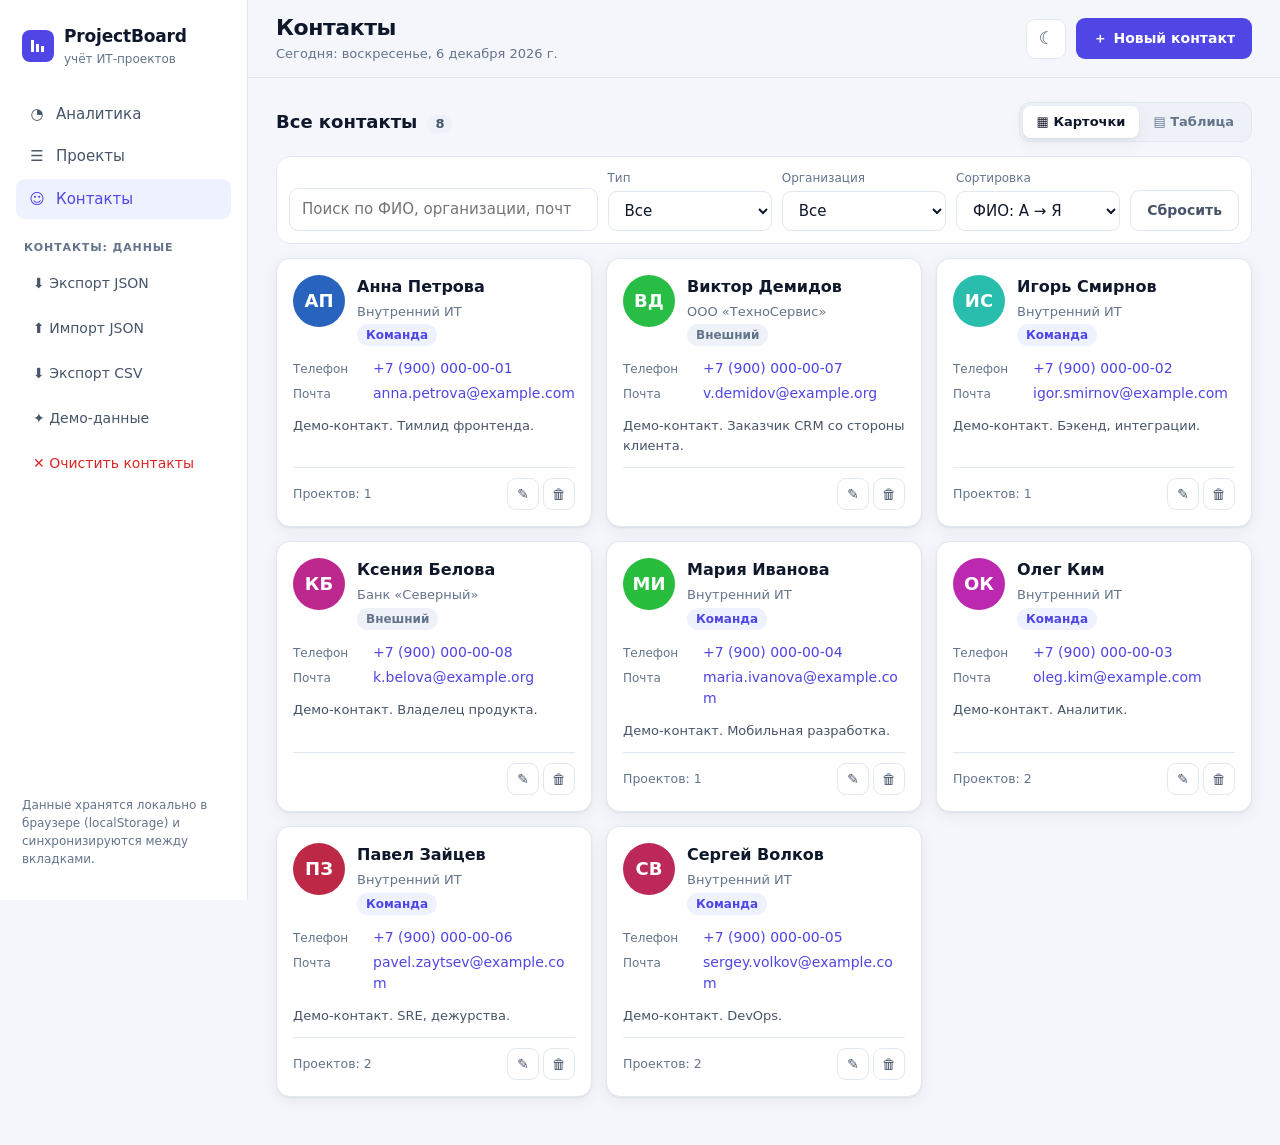
==== contacts.html @ 1deaf404 "Страница «Контакты»: фото, ФИО, телефон, организация, почта, комментарии, отметка «Команда работнико" ====
<!DOCTYPE html>
<html lang="ru">
<head>
  <meta charset="UTF-8">
  <meta name="viewport" content="width=device-width, initial-scale=1">
  <meta name="description" content="Контакты: сотрудники команды и внешние контакты по ИТ-проектам.">
  <meta name="color-scheme" content="light dark">
  <title>Контакты — ИТ-проекты</title>
  <link rel="icon" href="data:image/svg+xml,%3Csvg xmlns='http://www.w3.org/2000/svg' viewBox='0 0 32 32'%3E%3Crect width='32' height='32' rx='8' fill='%236366f1'/%3E%3Cpath d='M9 22V10h3v12zm5 0V14h3v8zm5 0v-6h3v6z' fill='white'/%3E%3C/svg%3E">
  <link rel="stylesheet" href="style.css">
  <script src="js/theme-init.js"></script>
</head>
<body>
  <a class="skip-link" href="#main">Перейти к содержимому</a>

  <div class="app" id="app">
    <aside class="sidebar" id="sidebar" aria-label="Боковая панель">
      <div class="brand">
        <span class="brand-logo" aria-hidden="true">
          <svg viewBox="0 0 32 32" width="32" height="32"><rect width="32" height="32" rx="8" fill="currentColor"/><path d="M9 22V10h3v12zm5 0V14h3v8zm5 0v-6h3v6z" fill="#fff"/></svg>
        </span>
        <span class="brand-text">
          <strong>ProjectBoard</strong>
          <small>учёт ИТ-проектов</small>
        </span>
      </div>

      <nav class="nav" aria-label="Разделы">
        <ul>
          <li><a href="index.html" class="nav-link"><span class="nav-ico" aria-hidden="true">◔</span>Аналитика</a></li>
          <li><a href="projects.html" class="nav-link"><span class="nav-ico" aria-hidden="true">☰</span>Проекты</a></li>
          <li><a href="contacts.html" class="nav-link" aria-current="page"><span class="nav-ico" aria-hidden="true">☺</span>Контакты</a></li>
        </ul>
      </nav>

      <section class="sidebar-section" aria-labelledby="data-title">
        <h2 class="sidebar-title" id="data-title">Контакты: данные</h2>
        <div class="sidebar-actions">
          <button type="button" class="btn btn-ghost btn-block" data-action="export-json">⬇ Экспорт JSON</button>
          <button type="button" class="btn btn-ghost btn-block" data-action="import-json">⬆ Импорт JSON</button>
          <input type="file" id="importFile" accept="application/json,.json" hidden>
          <button type="button" class="btn btn-ghost btn-block" data-action="export-csv" title="Без фотографий">⬇ Экспорт CSV</button>
          <button type="button" class="btn btn-ghost btn-block" data-action="demo">✦ Демо-данные</button>
          <button type="button" class="btn btn-ghost btn-block btn-danger-text" data-action="clear">✕ Очистить контакты</button>
        </div>
      </section>

      <p class="sidebar-foot">Данные хранятся локально в браузере (localStorage) и синхронизируются между вкладками.</p>
    </aside>
    <div class="sidebar-backdrop" id="sidebarBackdrop" hidden></div>

    <div class="content">
      <header class="topbar">
        <button type="button" class="icon-btn menu-btn" id="menuBtn" aria-label="Открыть меню" aria-controls="sidebar" aria-expanded="false">
          <span aria-hidden="true">☰</span>
        </button>
        <div class="topbar-title">
          <h1>Контакты</h1>
          <p class="topbar-sub" id="todayLabel"></p>
        </div>
        <div class="topbar-actions">
          <button type="button" class="icon-btn" id="themeBtn" aria-pressed="false" aria-label="Тёмная тема" title="Переключить тему">
            <span class="theme-ico theme-ico-dark" aria-hidden="true">☾</span>
            <span class="theme-ico theme-ico-light" aria-hidden="true">☀</span>
          </button>
          <button type="button" class="btn btn-primary" data-action="new-contact" aria-label="Новый контакт"><span aria-hidden="true">＋</span><span class="btn-label"> Новый контакт</span></button>
        </div>
      </header>

      <main id="main" tabindex="-1">
        <section id="contacts" class="section" aria-labelledby="contacts-title">
          <div class="section-head">
            <h2 class="section-title" id="contacts-title">Все контакты <span class="count" id="contactsCount"></span></h2>
            <div class="view-toggle" role="group" aria-label="Вид отображения">
              <button type="button" class="seg-btn" data-view="cards" aria-pressed="true">▦ Карточки</button>
              <button type="button" class="seg-btn" data-view="table" aria-pressed="false">▤ Таблица</button>
            </div>
          </div>

          <form class="toolbar" id="filters" role="search" aria-label="Фильтры контактов">
            <div class="field field-search">
              <label for="cSearch" class="sr-only">Поиск</label>
              <input type="search" id="cSearch" placeholder="Поиск по ФИО, организации, почте, телефону, комментарию…" autocomplete="off">
            </div>
            <div class="field">
              <label for="cType">Тип</label>
              <select id="cType">
                <option value="">Все</option>
                <option value="team">Только команда работников</option>
                <option value="external">Внешние</option>
              </select>
            </div>
            <div class="field">
              <label for="cOrg">Организация</label>
              <select id="cOrg"><option value="">Все</option></select>
            </div>
            <div class="field">
              <label for="cSort">Сортировка</label>
              <select id="cSort">
                <option value="name:asc">ФИО: А → Я</option>
                <option value="name:desc">ФИО: Я → А</option>
                <option value="org:asc">Организация: А → Я</option>
                <option value="org:desc">Организация: Я → А</option>
              </select>
            </div>
            <button type="button" class="btn btn-ghost" id="resetFilters">Сбросить</button>
          </form>

          <div id="contactsView" class="contacts-view"></div>
        </section>
      </main>
    </div>
  </div>

  <!-- Модальное окно: форма контакта -->
  <div class="modal" id="contactModal" hidden>
    <div class="modal-backdrop" data-close></div>
    <div class="modal-dialog" role="dialog" aria-modal="true" aria-labelledby="contactModalTitle">
      <form id="contactForm" novalidate>
        <header class="modal-head">
          <h2 id="contactModalTitle">Новый контакт</h2>
          <button type="button" class="icon-btn" data-close aria-label="Закрыть">✕</button>
        </header>
        <div class="modal-body form-grid">
          <div class="field span-2 photo-field">
            <span class="photo-preview" id="cPhotoPreview"></span>
            <div class="photo-controls">
              <span class="photo-label" id="photoLabel">Фото</span>
              <div class="photo-buttons">
                <button type="button" class="btn btn-ghost sm" id="cPhotoPick" aria-describedby="photoLabel photoHint err-photo">Загрузить фото</button>
                <button type="button" class="btn btn-ghost sm btn-danger-text" id="cPhotoRemove" hidden>Удалить фото</button>
              </div>
              <input type="file" id="cPhotoFile" accept="image/jpeg,image/png,image/webp,image/gif" hidden>
              <p class="hint" id="photoHint">JPG, PNG, WebP или GIF до 5 МБ. Фото обрезается по квадрату и уменьшается до 256 px.</p>
              <p class="field-error" id="err-photo" role="alert"></p>
            </div>
          </div>
          <div class="field span-2">
            <label for="cName">ФИО <span class="req" aria-hidden="true">*</span></label>
            <input id="cName" name="name" required maxlength="120" aria-describedby="err-name" autocomplete="off">
            <p class="field-error" id="err-name" role="alert"></p>
          </div>
          <div class="field">
            <label for="cPhone">Телефон</label>
            <input id="cPhone" name="phone" type="tel" inputmode="tel" maxlength="40" placeholder="+7 900 000-00-00" aria-describedby="err-phone" autocomplete="off">
            <p class="field-error" id="err-phone" role="alert"></p>
          </div>
          <div class="field">
            <label for="cEmail">Почта</label>
            <input id="cEmail" name="email" type="email" inputmode="email" maxlength="254" placeholder="name@example.com" aria-describedby="err-email" autocomplete="off">
            <p class="field-error" id="err-email" role="alert"></p>
          </div>
          <div class="field span-2">
            <label for="cOrgInput">Организация</label>
            <input id="cOrgInput" name="org" maxlength="120" list="orgList" aria-describedby="err-org" autocomplete="off">
            <datalist id="orgList"></datalist>
            <p class="field-error" id="err-org" role="alert"></p>
          </div>
          <div class="field span-2">
            <label for="cComment">Комментарии</label>
            <textarea id="cComment" name="comment" rows="3" maxlength="2000" aria-describedby="err-comment"></textarea>
            <p class="field-error" id="err-comment" role="alert"></p>
          </div>
          <div class="field span-2">
            <label class="check">
              <input type="checkbox" id="cIsTeam" name="isTeam" aria-describedby="teamHint">
              <span>Команда работников</span>
            </label>
            <p class="hint" id="teamHint">Такой контакт можно выбрать в команду проекта.</p>
          </div>
        </div>
        <footer class="modal-foot">
          <button type="button" class="btn btn-ghost" data-close>Отмена</button>
          <button type="submit" class="btn btn-primary">Сохранить</button>
        </footer>
      </form>
    </div>
  </div>

  <!-- Модальное окно: карточка контакта -->
  <div class="modal" id="contactDetailsModal" hidden>
    <div class="modal-backdrop" data-close></div>
    <div class="modal-dialog" role="dialog" aria-modal="true" aria-labelledby="contactDetailsTitle">
      <header class="modal-head">
        <h2 id="contactDetailsTitle">Контакт</h2>
        <button type="button" class="icon-btn" data-close aria-label="Закрыть">✕</button>
      </header>
      <div class="modal-body" id="contactDetailsBody"></div>
      <footer class="modal-foot">
        <button type="button" class="btn btn-danger" id="contactDelete">Удалить</button>
        <span class="spacer"></span>
        <button type="button" class="btn btn-ghost" data-close>Закрыть</button>
        <button type="button" class="btn btn-primary" id="contactEdit">Изменить</button>
      </footer>
    </div>
  </div>
  <!-- Модальное окно: подтверждение -->
  <div class="modal" id="confirmModal" hidden>
    <div class="modal-backdrop" data-close></div>
    <div class="modal-dialog modal-small" role="alertdialog" aria-modal="true" aria-labelledby="confirmTitle" aria-describedby="confirmText">
      <header class="modal-head">
        <h2 id="confirmTitle">Подтвердите действие</h2>
      </header>
      <div class="modal-body"><p id="confirmText"></p></div>
      <footer class="modal-foot">
        <button type="button" class="btn btn-ghost" data-close id="confirmCancel">Отмена</button>
        <button type="button" class="btn btn-danger" id="confirmOk">Подтвердить</button>
      </footer>
    </div>
  </div>

  <div class="toasts" id="toasts" role="status" aria-live="polite" aria-atomic="false"></div>

  <script src="js/utils.js"></script>
  <script src="js/store.js"></script>
  <script src="js/contacts-store.js"></script>
  <script src="js/ui.js"></script>
  <script src="js/team.js"></script>
  <script src="js/shell.js"></script>
  <script src="js/photo.js"></script>
  <script src="js/contacts.js"></script>
</body>
</html>
---- style.css ----
/* ===== Дашборд ИТ-проектов — стили ===== */
:root {
  --bg: #f4f6fb;
  --bg-elev: #ffffff;
  --bg-soft: #eef1f8;
  --sidebar: #ffffff;
  --text: #0f172a;
  --text-soft: #475569;
  --muted: #64748b;
  --border: #e2e8f0;
  --primary: #4f46e5;
  --primary-600: #4338ca;
  --primary-soft: #eef2ff;
  --primary-contrast: #ffffff;
  --success: #059669;
  --warn: #b45309;
  --warn-soft: #fef3c7;
  --danger: #dc2626;
  --danger-soft: #fee2e2;
  --shadow: 0 1px 2px rgba(15, 23, 42, .06), 0 4px 16px rgba(15, 23, 42, .06);
  --shadow-lg: 0 20px 50px rgba(15, 23, 42, .25);
  --radius: 14px;
  --radius-sm: 9px;
  --sidebar-w: 248px;
  --focus: 0 0 0 3px rgba(79, 70, 229, .45);
  --font: system-ui, -apple-system, "Segoe UI", Roboto, "Helvetica Neue", Arial, sans-serif;
  color-scheme: light;
}
[data-theme="dark"] {
  --bg: #0b1020;
  --bg-elev: #131a2e;
  --bg-soft: #1a2340;
  --sidebar: #0f1528;
  --text: #e5e9f5;
  --text-soft: #b6bfd6;
  --muted: #8b95b0;
  --border: #252f4d;
  --primary: #818cf8;
  --primary-600: #a5b4fc;
  --primary-soft: rgba(129, 140, 248, .14);
  --primary-contrast: #0b1020;
  --success: #34d399;
  --warn: #fbbf24;
  --warn-soft: rgba(251, 191, 36, .14);
  --danger: #f87171;
  --danger-soft: rgba(248, 113, 113, .15);
  --shadow: 0 1px 2px rgba(0, 0, 0, .3), 0 6px 20px rgba(0, 0, 0, .25);
  --shadow-lg: 0 24px 60px rgba(0, 0, 0, .55);
  --focus: 0 0 0 3px rgba(129, 140, 248, .55);
  color-scheme: dark;
}

*, *::before, *::after { box-sizing: border-box; }
html { scroll-behavior: smooth; scroll-padding-top: 84px; }
body {
  margin: 0; font-family: var(--font); font-size: 15px; line-height: 1.5;
  background: var(--bg); color: var(--text);
  -webkit-font-smoothing: antialiased;
  transition: background-color .2s, color .2s;
}
body.modal-open { overflow: hidden; }
h1, h2, h3 { margin: 0; line-height: 1.25; }
button, input, select, textarea { font: inherit; color: inherit; }
a { color: var(--primary); }
[hidden] { display: none !important; }
:focus-visible { outline: none; box-shadow: var(--focus); border-radius: 6px; }

.sr-only { position: absolute !important; width: 1px; height: 1px; padding: 0; margin: -1px; overflow: hidden; clip: rect(0 0 0 0); white-space: nowrap; border: 0; }
.skip-link { position: absolute; left: 12px; top: -60px; z-index: 100; background: var(--primary); color: var(--primary-contrast); padding: 10px 14px; border-radius: 8px; text-decoration: none; transition: top .15s; }
.skip-link:focus { top: 12px; }
.muted { color: var(--muted); }
.block { display: block; }
.text-danger { color: var(--danger); }
.text-warn { color: var(--warn); }
.hint { color: var(--muted); font-size: 13px; font-weight: 400; }
.spacer { flex: 1; }
.row-between { display: flex; align-items: center; justify-content: space-between; gap: 12px; flex-wrap: wrap; }

/* ----- Layout ----- */
.app { display: flex; min-height: 100vh; }
.sidebar {
  position: sticky; top: 0; height: 100vh; width: var(--sidebar-w); flex: 0 0 var(--sidebar-w);
  background: var(--sidebar); border-right: 1px solid var(--border);
  display: flex; flex-direction: column; gap: 22px; padding: 20px 16px; overflow-y: auto; z-index: 40;
}
.brand { display: flex; align-items: center; gap: 10px; padding: 4px 6px; }
.brand-logo { color: var(--primary); display: inline-flex; }
.brand-text { display: flex; flex-direction: column; }
.brand-text strong { font-size: 17px; letter-spacing: -.01em; }
.brand-text small { color: var(--muted); font-size: 12px; }
.nav ul { list-style: none; margin: 0; padding: 0; display: grid; gap: 2px; }
.nav-link {
  display: flex; align-items: center; gap: 10px; padding: 9px 12px; border-radius: var(--radius-sm);
  color: var(--text-soft); text-decoration: none; font-weight: 500;
}
.nav-link:hover { background: var(--bg-soft); color: var(--text); }
.nav-link[aria-current="page"] { background: var(--primary-soft); color: var(--primary); }
.nav-ico { width: 18px; text-align: center; }
.sidebar-title { font-size: 11px; letter-spacing: .08em; text-transform: uppercase; color: var(--muted); padding: 0 8px; margin-bottom: 8px; }
.sidebar-actions { display: grid; gap: 4px; }
.sidebar-foot { margin-top: auto; font-size: 12px; color: var(--muted); padding: 0 6px; }
.sidebar-backdrop { position: fixed; inset: 0; background: rgba(2, 6, 23, .45); z-index: 35; }

.content { flex: 1; min-width: 0; display: flex; flex-direction: column; }
.topbar {
  position: sticky; top: 0; z-index: 30; display: flex; align-items: center; gap: 14px;
  padding: 14px 28px; background: color-mix(in srgb, var(--bg) 82%, transparent);
  backdrop-filter: saturate(1.4) blur(10px); -webkit-backdrop-filter: saturate(1.4) blur(10px);
  border-bottom: 1px solid var(--border);
}
.topbar-title { flex: 1; min-width: 0; }
.topbar h1 { font-size: 22px; letter-spacing: -.02em; }
.topbar-sub { margin: 2px 0 0; color: var(--muted); font-size: 13px; }
.topbar-sub::first-letter { text-transform: uppercase; }
.topbar-actions { display: flex; align-items: center; gap: 10px; }
.icon-btn.menu-btn { display: none; }
main { padding: 24px 28px 48px; display: grid; grid-template-columns: minmax(0, 1fr); gap: 32px; outline: none; }
.section { display: grid; grid-template-columns: minmax(0, 1fr); gap: 14px; min-width: 0; }
.section-head { display: flex; align-items: center; justify-content: space-between; gap: 12px; flex-wrap: wrap; }
.section-title { font-size: 18px; display: flex; align-items: baseline; gap: 10px; }
.count { display: inline-block; min-width: 24px; padding: 1px 8px; border-radius: 999px; background: var(--bg-soft); color: var(--text-soft); font-size: 13px; font-weight: 600; text-align: center; }

/* ----- Cards ----- */
.card { background: var(--bg-elev); border: 1px solid var(--border); border-radius: var(--radius); box-shadow: var(--shadow); }

/* ----- Buttons ----- */
.btn {
  display: inline-flex; align-items: center; justify-content: center; gap: 6px;
  padding: 9px 16px; border-radius: var(--radius-sm); border: 1px solid transparent;
  font-weight: 600; font-size: 14px; cursor: pointer; white-space: nowrap;
  transition: background-color .15s, border-color .15s, transform .05s, color .15s;
}
.btn:active { transform: translateY(1px); }
a.btn, a.link-btn { text-decoration: none; }
a.link-btn:hover { text-decoration: underline; }
.btn.sm { padding: 6px 12px; font-size: 13px; }
.btn-block { width: 100%; justify-content: flex-start; }
.btn-primary { background: var(--primary); color: var(--primary-contrast); }
.btn-primary:hover { background: var(--primary-600); }
.btn-ghost { background: transparent; color: var(--text-soft); border-color: var(--border); }
.sidebar .btn-ghost { border-color: transparent; font-weight: 500; }
.btn-ghost:hover { background: var(--bg-soft); color: var(--text); }
.btn-danger { background: var(--danger); color: #fff; }
[data-theme="dark"] .btn-danger { color: #1b0b0b; }
.btn-danger:hover { filter: brightness(.95); }
.btn-danger-text { color: var(--danger) !important; }
.icon-btn {
  display: inline-flex; align-items: center; justify-content: center; width: 40px; height: 40px;
  border-radius: var(--radius-sm); border: 1px solid var(--border); background: var(--bg-elev);
  cursor: pointer; font-size: 17px; color: var(--text-soft); transition: background-color .15s, color .15s;
}
.icon-btn:hover { background: var(--bg-soft); color: var(--text); }
.icon-btn.sm { width: 32px; height: 32px; font-size: 14px; }
.icon-btn.danger:hover { color: var(--danger); background: var(--danger-soft); }
.link-btn { background: none; border: 0; padding: 0; color: inherit; font-weight: 600; cursor: pointer; text-align: left; }
.link-btn:hover { color: var(--primary); text-decoration: underline; text-underline-offset: 3px; }
.theme-ico-light { display: none; }
[data-theme="dark"] .theme-ico-light { display: inline; }
[data-theme="dark"] .theme-ico-dark { display: none; }

/* ----- KPI ----- */
.kpi-grid { list-style: none; margin: 0; padding: 0; display: grid; grid-template-columns: repeat(4, minmax(0, 1fr)); gap: 14px; }
.kpi { position: relative; padding: 16px 18px; display: flex; flex-direction: column; gap: 4px; overflow: hidden; }
.kpi-ico {
  position: absolute; right: 14px; top: 14px; width: 34px; height: 34px; border-radius: 10px;
  display: grid; place-items: center; background: var(--primary-soft); color: var(--primary); font-weight: 700;
}
.kpi-label { color: var(--muted); font-size: 13px; font-weight: 500; padding-right: 40px; }
.kpi-value { font-size: 24px; white-space: nowrap; letter-spacing: -.02em; font-variant-numeric: tabular-nums; }
.kpi-sub { font-size: 12px; color: var(--muted); }
.kpi .progress { margin-top: 6px; }
.kpi-done .kpi-ico { background: rgba(16, 185, 129, .14); color: var(--success); }
.kpi-overdue .kpi-ico { background: var(--danger-soft); color: var(--danger); }
.kpi.is-danger .kpi-value { color: var(--danger); }
.kpi.is-danger { border-color: color-mix(in srgb, var(--danger) 40%, var(--border)); }

/* ----- Progress ----- */
.progress { height: 7px; border-radius: 999px; background: var(--bg-soft); overflow: hidden; }
.progress-fill { height: 100%; border-radius: inherit; background: linear-gradient(90deg, var(--primary), #22d3ee); transition: width .4s ease; }
.progress-fill.is-full { background: linear-gradient(90deg, #10b981, #34d399); }

/* ----- Badges & chips ----- */
.badge { display: inline-flex; align-items: center; gap: 6px; padding: 2px 9px; border-radius: 999px; font-size: 12px; font-weight: 600; white-space: nowrap; background: var(--bg-soft); color: var(--text-soft); }
.badge .dot, .dot { width: 8px; height: 8px; border-radius: 50%; display: inline-block; flex: 0 0 8px; }
.badge-danger { background: var(--danger-soft); color: var(--danger); }
.badge-warn { background: var(--warn-soft); color: var(--warn); }
.badge-muted { background: var(--bg-soft); color: var(--muted); }
.prio-low { background: rgba(100, 116, 139, .14); color: var(--muted); }
.prio-medium { background: rgba(56, 189, 248, .15); color: #0369a1; }
.prio-high { background: var(--warn-soft); color: var(--warn); }
.prio-critical { background: var(--danger-soft); color: var(--danger); }
[data-theme="dark"] .prio-medium { color: #7dd3fc; }
.chips { display: inline-flex; flex-wrap: wrap; gap: 4px; }
.chip { padding: 1px 8px; border-radius: 6px; font-size: 12px; background: var(--primary-soft); color: var(--primary); white-space: nowrap; }
.chip-tag { background: var(--bg-soft); color: var(--text-soft); }
.chip-tag::before { content: "#"; opacity: .6; }

/* ----- Toolbar ----- */
.toolbar { display: flex; flex-wrap: wrap; gap: 10px; align-items: flex-end; padding: 12px; background: var(--bg-elev); border: 1px solid var(--border); border-radius: var(--radius); }
.toolbar .field { display: flex; flex-direction: column; gap: 4px; flex: 1 1 130px; min-width: 120px; }
.toolbar .field label { font-size: 12px; color: var(--muted); font-weight: 500; }
.toolbar .field-search { flex: 2 1 240px; }
input, select, textarea {
  width: 100%; padding: 9px 12px; border-radius: var(--radius-sm); border: 1px solid var(--border);
  background: var(--bg-elev); color: var(--text); transition: border-color .15s, box-shadow .15s;
}
input[type="checkbox"] { width: 18px; height: 18px; accent-color: var(--primary); padding: 0; flex: 0 0 18px; }
input[type="range"] { padding: 0; accent-color: var(--primary); border: 0; background: transparent; }
input:focus, select:focus, textarea:focus { outline: none; border-color: var(--primary); box-shadow: var(--focus); }
input[aria-invalid="true"], select[aria-invalid="true"] { border-color: var(--danger); }
textarea { resize: vertical; min-height: 72px; }
.view-toggle { display: inline-flex; padding: 3px; border-radius: 11px; background: var(--bg-soft); border: 1px solid var(--border); }
.seg-btn { border: 0; background: transparent; padding: 6px 14px; border-radius: 8px; font-weight: 600; font-size: 13px; color: var(--muted); cursor: pointer; }
.seg-btn[aria-pressed="true"] { background: var(--bg-elev); color: var(--text); box-shadow: var(--shadow); }

/* ----- Table ----- */
.table-wrap { overflow-x: auto; }
.table { width: 100%; border-collapse: collapse; font-size: 14px; }
.table th { text-align: left; font-size: 12px; font-weight: 600; color: var(--muted); text-transform: uppercase; letter-spacing: .04em; padding: 12px 10px; border-bottom: 1px solid var(--border); background: var(--bg-soft); white-space: nowrap; }
.table th:first-child { border-top-left-radius: var(--radius); }
.table th:first-child, .table td:first-child { padding-left: 16px; }
.table th:last-child { border-top-right-radius: var(--radius); }
.table td { padding: 12px 10px; border-bottom: 1px solid var(--border); vertical-align: middle; }
.table tbody tr:last-child td { border-bottom: 0; }
.table tbody tr:hover { background: color-mix(in srgb, var(--primary-soft) 45%, transparent); }
.table tr.is-overdue td:first-child { box-shadow: inset 3px 0 0 var(--danger); }
.cell-name { min-width: 170px; }
.cell-progress { min-width: 100px; }
.cell-progress small { color: var(--muted); }
.cell-money { white-space: nowrap; font-variant-numeric: tabular-nums; }
.cell-actions { white-space: nowrap; }
.cell-actions .icon-btn + .icon-btn { margin-left: 4px; }
.deadline-cell { display: flex; flex-direction: column; white-space: nowrap; }
.deadline-cell small { font-size: 12px; }
.team { color: var(--text-soft); }

.empty { padding: 36px 20px; text-align: center; }
.empty-title { font-size: 17px; font-weight: 700; margin: 0 0 4px; }
.empty-actions { display: flex; gap: 8px; justify-content: center; flex-wrap: wrap; margin-top: 14px; }

/* ----- Kanban ----- */
.kanban { display: grid; grid-auto-flow: column; grid-auto-columns: minmax(250px, 1fr); gap: 14px; overflow-x: auto; padding-bottom: 8px; }
.kanban-col { background: var(--bg-soft); border: 1px dashed transparent; border-radius: var(--radius); padding: 10px; display: flex; flex-direction: column; gap: 10px; min-height: 220px; transition: border-color .15s, background-color .15s; }
.kanban-col.is-over { border-color: var(--primary); background: var(--primary-soft); }
.kanban-head { display: flex; align-items: center; gap: 8px; padding: 2px 4px; }
.kanban-head h3 { font-size: 14px; flex: 1; }
.kanban-head .count { background: var(--bg-elev); }
.kanban-list { list-style: none; margin: 0; padding: 0; display: flex; flex-direction: column; gap: 10px; flex: 1; }
.kanban-empty { border: 1px dashed var(--border); border-radius: var(--radius-sm); padding: 18px; text-align: center; color: var(--muted); font-size: 13px; }
.kanban-card { padding: 12px; display: flex; flex-direction: column; gap: 8px; cursor: grab; transition: transform .12s, box-shadow .12s; }
.kanban-card:hover { transform: translateY(-1px); }
.kanban-card.is-dragging { opacity: .5; cursor: grabbing; }
.kanban-card.is-overdue { border-left: 3px solid var(--danger); }
.kc-top { display: flex; gap: 6px; flex-wrap: wrap; }
.kc-title { font-size: 15px; }
.kc-client { margin: -4px 0 0; font-size: 13px; }
.kc-progress { display: flex; align-items: center; gap: 8px; }
.kc-progress .progress { flex: 1; }
.kc-progress small { color: var(--muted); min-width: 34px; text-align: right; }
.kc-meta { display: flex; justify-content: space-between; align-items: flex-end; gap: 8px; font-size: 13px; }
.kc-foot { display: flex; gap: 6px; align-items: center; }
.status-select { padding: 6px 8px; font-size: 13px; }
.kanban-hint { margin: 0; }

/* ----- Charts ----- */
.chart-grid { display: grid; grid-template-columns: repeat(2, minmax(0, 1fr)); gap: 14px; }
.chart-card { padding: 18px; display: flex; flex-direction: column; gap: 14px; min-width: 0; }
.chart-card h3 { font-size: 15px; }
.chart-empty { color: var(--muted); text-align: center; padding: 30px 0; margin: 0; }
.donut-wrap { display: flex; align-items: center; gap: 24px; flex-wrap: wrap; }
.donut { width: 180px; height: 180px; flex: 0 0 auto; }
.donut-track { stroke: var(--bg-soft); }
.donut-seg { transition: stroke-dasharray .5s ease; }
.donut-total { font-size: 30px; font-weight: 800; fill: var(--text); }
.donut-caption { font-size: 11px; fill: var(--muted); }
.legend { list-style: none; margin: 0; padding: 0; display: grid; gap: 6px; flex: 1; min-width: 170px; }
.legend li { display: flex; align-items: center; gap: 8px; font-size: 14px; }
.legend li.is-zero { opacity: .45; }
.legend-dot { width: 10px; height: 10px; border-radius: 3px; }
.legend-label { flex: 1; }
.legend-value { font-weight: 700; font-variant-numeric: tabular-nums; }
.budget-rows { display: grid; grid-template-columns: minmax(0, 1fr); gap: 10px; }
.budget-row, .chart-card > div { min-width: 0; }
.budget-row-head { display: flex; justify-content: space-between; gap: 10px; font-size: 13px; margin-bottom: 3px; }
.budget-name { min-width: 0; flex: 1; overflow: hidden; text-overflow: ellipsis; white-space: nowrap; font-weight: 500; }
.budget-nums { color: var(--muted); white-space: nowrap; flex: 0 0 auto; font-variant-numeric: tabular-nums; }
.budget-row.is-over .budget-nums { color: var(--danger); font-weight: 600; }
.budget-bar { width: 100%; height: 14px; display: block; }
.bar-bg { fill: var(--bg-soft); }
.bar-budget { fill: color-mix(in srgb, var(--primary) 30%, transparent); }
.bar-spent { fill: var(--primary); }
.bar-spent.is-over { fill: var(--danger); }
.chart-key { display: flex; gap: 16px; flex-wrap: wrap; font-size: 12px; color: var(--muted); }
.chart-key span { display: inline-flex; align-items: center; gap: 6px; }
.key { width: 12px; height: 8px; border-radius: 2px; display: inline-block; }
.key-budget { background: color-mix(in srgb, var(--primary) 30%, transparent); }
.key-spent { background: var(--primary); }
.key-over { background: var(--danger); }
.tech-svg { width: 100%; height: auto; max-height: 320px; }
.tech-label { font-size: 12px; fill: var(--text-soft); }
.tech-value { font-size: 12px; font-weight: 700; fill: var(--text); }
.tech-bar { fill: var(--primary); opacity: .85; transform-box: fill-box; transform-origin: left; animation: grow .5s ease both; }
@keyframes grow { from { transform: scaleX(0); } to { transform: scaleX(1); } }
.deadline-list { list-style: none; margin: 0; padding: 0; display: grid; gap: 4px; }
.deadline-item { display: grid; grid-template-columns: 1fr auto auto; gap: 10px; align-items: center; padding: 8px 10px; border-radius: var(--radius-sm); font-size: 14px; }
.deadline-item:nth-child(odd) { background: var(--bg-soft); }
.deadline-item.is-overdue { background: var(--danger-soft); }
.deadline-item.is-overdue .deadline-name { color: var(--danger); }
.deadline-name { display: block; min-width: 0; overflow: hidden; text-overflow: ellipsis; white-space: nowrap; font-weight: 500; }
.deadline-date { color: var(--muted); font-variant-numeric: tabular-nums; }

/* ----- Modals ----- */
.modal { position: fixed; inset: 0; z-index: 60; display: grid; place-items: center; padding: 20px; }
.modal-backdrop { position: absolute; inset: 0; background: rgba(2, 6, 23, .55); backdrop-filter: blur(2px); animation: fade .15s ease; }
.modal-dialog {
  position: relative; width: min(680px, 100%); max-height: calc(100vh - 40px); display: flex; flex-direction: column;
  background: var(--bg-elev); border: 1px solid var(--border); border-radius: 18px; box-shadow: var(--shadow-lg);
  animation: pop .18s ease;
}
.modal-dialog > form { display: flex; flex-direction: column; min-height: 0; flex: 1; }
.modal-wide { width: min(760px, 100%); }
.modal-small { width: min(440px, 100%); }
.modal-head { display: flex; align-items: center; justify-content: space-between; gap: 12px; padding: 18px 22px; border-bottom: 1px solid var(--border); }
.modal-head h2 { font-size: 18px; overflow-wrap: anywhere; }
.modal-body { padding: 18px 22px; overflow-y: auto; }
.modal-foot { display: flex; align-items: center; justify-content: flex-end; gap: 8px; padding: 14px 22px; border-top: 1px solid var(--border); flex-wrap: wrap; }
@keyframes fade { from { opacity: 0; } }
@keyframes pop { from { opacity: 0; transform: translateY(8px) scale(.98); } }
.form-grid { display: grid; grid-template-columns: 1fr 1fr; gap: 14px 16px; }
.form-grid .field { display: flex; flex-direction: column; gap: 5px; min-width: 0; }
.form-grid label { font-size: 13px; font-weight: 600; color: var(--text-soft); }
.form-grid label small { font-weight: 400; color: var(--muted); }
.span-2 { grid-column: span 2; }
.req { color: var(--danger); }
.field-error { margin: 0; min-height: 0; font-size: 12px; color: var(--danger); }
.field-error:empty { display: none; }
.check { display: inline-flex !important; align-items: center; gap: 8px; cursor: pointer; font-weight: 500 !important; font-size: 14px !important; color: var(--text) !important; }
output { font-weight: 700; color: var(--primary); }

/* ----- Details ----- */
.details-badges { display: flex; gap: 6px; flex-wrap: wrap; margin-bottom: 12px; }
.details-desc { margin: 0 0 14px; color: var(--text-soft); white-space: pre-wrap; overflow-wrap: anywhere; }
.meta-grid { display: grid; grid-template-columns: repeat(3, minmax(0, 1fr)); gap: 12px 16px; margin: 0 0 16px; }
.meta-item dt { font-size: 12px; color: var(--muted); margin-bottom: 2px; }
.meta-item dd { margin: 0; font-weight: 500; overflow-wrap: anywhere; }
.repo-link { word-break: break-all; }
.details-progress { display: grid; gap: 6px; padding: 12px 14px; background: var(--bg-soft); border-radius: var(--radius-sm); margin-bottom: 16px; }
.details-progress-value { font-weight: 700; color: var(--primary); }
.tasks h3 { font-size: 15px; }
.task-list { list-style: none; margin: 10px 0; padding: 0; display: grid; gap: 4px; }
.task { display: flex; align-items: center; gap: 10px; padding: 6px 8px; border-radius: 8px; }
.task:hover { background: var(--bg-soft); }
.task label { flex: 1; cursor: pointer; overflow-wrap: anywhere; }
.task.is-done label { text-decoration: line-through; color: var(--muted); }
.task-add { display: flex; gap: 8px; margin-top: 10px; }

/* ----- Toasts ----- */
.toasts { position: fixed; right: 20px; bottom: 20px; z-index: 80; display: grid; gap: 8px; max-width: min(380px, calc(100vw - 40px)); }
.toast { padding: 11px 16px; border-radius: 10px; background: var(--text); color: var(--bg); box-shadow: var(--shadow-lg); font-size: 14px; animation: pop .2s ease; transition: opacity .3s, transform .3s; }
.toast-success { background: var(--success); color: #fff; }
.toast-error { background: var(--danger); color: #fff; }
[data-theme="dark"] .toast-success, [data-theme="dark"] .toast-error { color: #0b1020; }
.toast.is-hiding { opacity: 0; transform: translateY(6px); }

/* ----- Responsive ----- */
@media (max-width: 1100px) {
  .chart-grid { grid-template-columns: minmax(0, 1fr); }
}
@media (max-width: 900px) {
  .sidebar { position: fixed; left: 0; top: 0; transform: translateX(-105%); transition: transform .22s ease; box-shadow: var(--shadow-lg); }
  .sidebar.is-open { transform: none; }
  .icon-btn.menu-btn { display: inline-flex; }
  .topbar { padding: 12px 16px; }
  main { padding: 18px 16px 40px; }
}
@media (max-width: 760px) {
  .topbar h1 { font-size: 18px; }
  .topbar-sub { display: none; }
  .topbar-actions .btn-primary { padding: 9px 12px; }
  .kpi-grid { grid-template-columns: repeat(2, minmax(0, 1fr)); gap: 10px; }
  .kpi-value { font-size: 21px; }
  .toolbar .field { flex: 1 1 calc(50% - 10px); min-width: 0; }
  .toolbar .field-search { flex-basis: 100%; }
  .toolbar #resetFilters { flex: 1 1 100%; }
  /* Таблица превращается в карточки */
  .table-wrap { background: transparent; border: 0; box-shadow: none; overflow: visible; }
  .table thead { display: none; }
  .table, .table tbody, .table tr, .table td { display: block; width: 100%; }
  .table tr { background: var(--bg-elev); border: 1px solid var(--border); border-radius: var(--radius); box-shadow: var(--shadow); margin-bottom: 12px; padding: 6px 0; }
  .table tr.is-overdue { border-left: 3px solid var(--danger); }
  .table tr.is-overdue td:first-child { box-shadow: none; }
  .table td { display: flex; justify-content: space-between; align-items: center; gap: 12px; border: 0; padding: 7px 14px; text-align: right; }
  .table td::before { content: attr(data-label); color: var(--muted); font-size: 12px; font-weight: 600; text-align: left; flex: 0 0 auto; }
  .table td.cell-name { display: block; text-align: left; font-size: 16px; border-bottom: 1px solid var(--border); padding-bottom: 10px; }
  .table td.cell-name::before { display: none; }
  .table td .chips { justify-content: flex-end; }
  .table .deadline-cell { align-items: flex-end; }
  .cell-progress .progress { flex: 1; max-width: 160px; margin-left: auto; }
  .kanban { grid-auto-columns: minmax(82%, 1fr); scroll-snap-type: x mandatory; }
  .kanban-col { scroll-snap-align: start; }
  .form-grid { grid-template-columns: 1fr; }
  .span-2 { grid-column: auto; }
  .meta-grid { grid-template-columns: 1fr 1fr; }
  .modal { padding: 0; align-items: end; }
  .modal-dialog { width: 100%; max-height: 92vh; border-radius: 18px 18px 0 0; }
}
@media (max-width: 420px) {
  .topbar-actions .btn-primary .btn-label { display: none; }
  .deadline-item { grid-template-columns: 1fr auto; }
  .deadline-date { display: none; }
}
@media (prefers-reduced-motion: reduce) {
  *, *::before, *::after { animation: none !important; transition: none !important; scroll-behavior: auto !important; }
}
@media print {
  .sidebar, .topbar-actions, .toolbar, .cell-actions, .view-toggle, .toasts { display: none !important; }
  .card { box-shadow: none; }
}
.cell-stack .more { margin-left: 4px; }
.table td.cell-name small { font-size: 12px; }
.avatars { display: inline-flex; align-items: center; }
.avatar { width: 28px; height: 28px; flex: 0 0 auto; border-radius: 50%; display: inline-grid; place-items: center; overflow: hidden; font-size: 11px; font-weight: 700; color: #fff; background: var(--muted); border: 2px solid var(--bg-elev); line-height: 1; user-select: none; }
.avatars .avatar { margin-left: -6px; }
.avatars .avatar:first-of-type, .avatars .sr-only + .avatar { margin-left: 0; }
.avatar-more { background: var(--bg-soft); color: var(--text-soft); }
.avatar-missing { background: var(--bg-soft); color: var(--muted); border-style: dashed; border-color: var(--border); }
.avatar.has-photo { background: var(--bg-soft); }
.avatar.has-photo img { width: 100%; height: 100%; object-fit: cover; display: block; }
.avatar-md { width: 34px; height: 34px; font-size: 13px; }
.avatar-lg { width: 52px; height: 52px; font-size: 18px; border-width: 0; }
.avatar-xl { width: 88px; height: 88px; font-size: 30px; border-width: 0; }
.person { display: inline-flex; align-items: center; gap: 10px; min-width: 0; }
.table td.cell-stack { min-width: 0; max-width: 170px; }

/* ----- Команда проекта ----- */
.kc-team { display: flex; }
.meta-team { grid-column: 1 / -1; }
.member-list { list-style: none; margin: 4px 0 0; padding: 0; display: flex; flex-wrap: wrap; gap: 6px 14px; }
.member { display: inline-flex; align-items: center; gap: 7px; min-width: 0; }
.member .avatar { border-width: 0; }
.member small { font-size: 11px; font-weight: 400; }
.team-field { border: 1px solid var(--border); border-radius: var(--radius-sm); padding: 10px 12px 12px; margin: 0; }
.team-field legend { font-size: 13px; font-weight: 600; color: var(--text-soft); padding: 0 6px; }
.team-field legend small { font-weight: 400; color: var(--muted); margin-left: 4px; }
.team-search input { width: 100%; }
.team-picker { list-style: none; margin: 0; padding: 4px; display: grid; grid-template-columns: repeat(auto-fill, minmax(210px, 1fr)); gap: 2px 6px; max-height: 220px; overflow-y: auto; border-radius: 8px; background: var(--bg-soft); }
.team-option { display: flex; align-items: center; gap: 8px; padding: 5px 8px; border-radius: 8px; }
.team-option:hover { background: var(--bg-elev); }
.team-option label { display: flex; align-items: center; gap: 8px; min-width: 0; flex: 1; cursor: pointer; font-weight: 500 !important; color: var(--text) !important; }
.team-option .avatar { border-width: 0; }
.team-option-text { display: flex; flex-direction: column; min-width: 0; }
.team-option-name, .team-option-text small { overflow: hidden; text-overflow: ellipsis; white-space: nowrap; }
.team-option-text small { font-size: 12px; font-weight: 400; }
.team-option:has(input:checked) { background: var(--primary-soft); }
.team-empty { padding: 8px; grid-column: 1 / -1; }
.team-field .hint { margin: 0; }
.team-field .hint a { color: var(--primary); font-weight: 600; }
.team-field > * + * { margin-top: 8px; }
.kpi-link { color: var(--muted); text-decoration: none; }
.kpi-link:hover { color: var(--primary); text-decoration: underline; }

/* ----- Контакты ----- */
.badge-team { background: var(--primary-soft); color: var(--primary); }
.contact-grid { list-style: none; margin: 0; padding: 0; display: grid; grid-template-columns: repeat(auto-fill, minmax(270px, 1fr)); gap: 14px; }
.contact-card { padding: 16px; display: flex; flex-direction: column; gap: 12px; min-width: 0; }
.contact-card-top { display: flex; gap: 12px; align-items: flex-start; min-width: 0; }
.contact-card-title { display: flex; flex-direction: column; align-items: flex-start; gap: 3px; min-width: 0; }
.contact-name { font-size: 16px; text-align: left; overflow-wrap: anywhere; }
.contact-org { font-size: 13px; overflow-wrap: anywhere; }
.contact-lines { margin: 0; display: grid; gap: 4px; font-size: 14px; }
.contact-lines > div { display: grid; grid-template-columns: 72px minmax(0, 1fr); gap: 8px; }
.contact-lines dt { color: var(--muted); font-size: 12px; padding-top: 2px; }
.contact-lines dd { margin: 0; overflow-wrap: anywhere; }
.contact-phone, .contact-email { color: var(--primary); text-decoration: none; }
.contact-phone:hover, .contact-email:hover { text-decoration: underline; }
.contact-comment { margin: 0; font-size: 13px; color: var(--text-soft); display: -webkit-box; -webkit-line-clamp: 2; -webkit-box-orient: vertical; overflow: hidden; overflow-wrap: anywhere; white-space: pre-line; }
.contact-card-foot { margin-top: auto; display: flex; align-items: center; justify-content: space-between; gap: 8px; border-top: 1px solid var(--border); padding-top: 10px; }
.contacts-table .cell-email { overflow-wrap: anywhere; }
.nowrap { white-space: nowrap; }
.photo-field { flex-direction: row !important; align-items: center; gap: 16px !important; }
.photo-preview { flex: 0 0 auto; }
.photo-controls { display: flex; flex-direction: column; gap: 6px; min-width: 0; }
.photo-label { font-size: 13px; font-weight: 600; color: var(--text-soft); }
.photo-buttons { display: flex; gap: 8px; flex-wrap: wrap; }
.photo-controls .hint { margin: 0; }
.contact-hero { display: flex; align-items: center; gap: 16px; margin-bottom: 16px; }
.contact-hero p { margin: 0 0 4px; }
.contact-hero-name { font-size: 18px; font-weight: 700; overflow-wrap: anywhere; }
.meta-grid-2 { grid-template-columns: repeat(2, minmax(0, 1fr)); }
.contact-comment-block h3, .contact-projects h3 { font-size: 15px; margin: 0 0 8px; }
.contact-project-list { list-style: none; margin: 0; padding: 0; display: grid; gap: 4px; }
.contact-project-list li { display: flex; align-items: center; justify-content: space-between; gap: 10px; padding: 7px 10px; border-radius: 8px; background: var(--bg-soft); }
.contact-project-list a { text-decoration: none; overflow-wrap: anywhere; }
@media (max-width: 760px) {
  .contact-grid { grid-template-columns: minmax(0, 1fr); }
  .photo-field { flex-direction: column !important; align-items: flex-start; }
  .meta-grid-2 { grid-template-columns: minmax(0, 1fr); }
  .team-picker { grid-template-columns: minmax(0, 1fr); }
  .table td .person { justify-content: flex-start; }
}
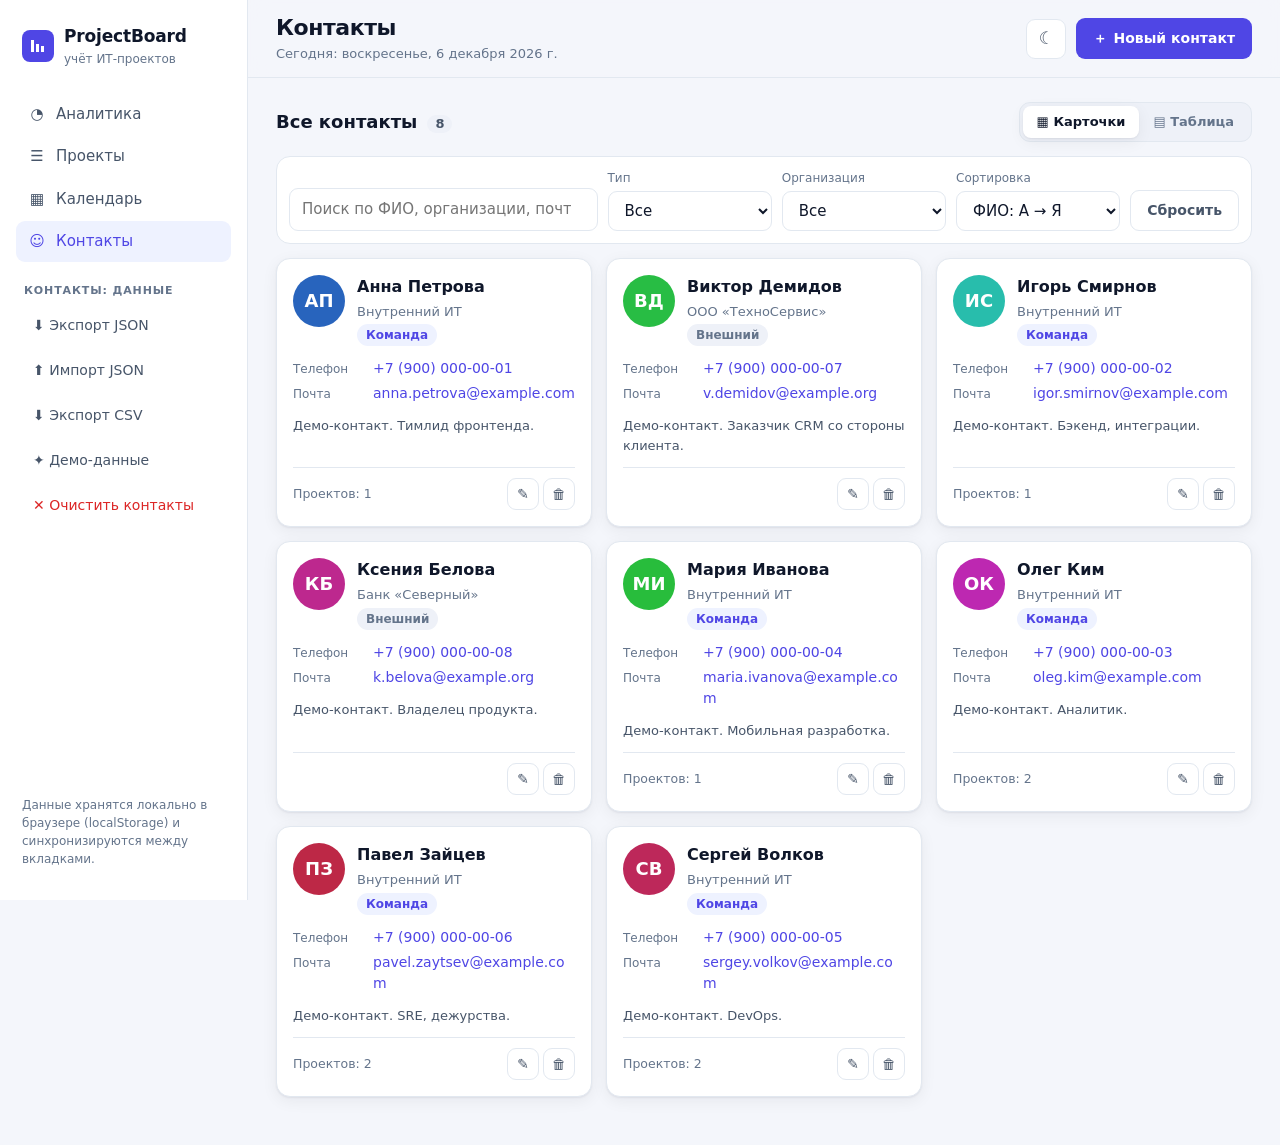
==== commit 8f86043f: "Календарь: виды день/неделя/месяц, сроки задач, фильтры; поле срока в карточке проекта" ====
--- a/contacts.html
+++ b/contacts.html
@@ -29,6 +29,7 @@
         <ul>
           <li><a href="index.html" class="nav-link"><span class="nav-ico" aria-hidden="true">◔</span>Аналитика</a></li>
           <li><a href="projects.html" class="nav-link"><span class="nav-ico" aria-hidden="true">☰</span>Проекты</a></li>
+          <li><a href="calendar.html" class="nav-link"><span class="nav-ico" aria-hidden="true">▦</span>Календарь</a></li>
           <li><a href="contacts.html" class="nav-link" aria-current="page"><span class="nav-ico" aria-hidden="true">☺</span>Контакты</a></li>
         </ul>
       </nav>
--- a/style.css
+++ b/style.css
@@ -498,3 +498,173 @@
   .team-picker { grid-template-columns: minmax(0, 1fr); }
   .table td .person { justify-content: flex-start; }
 }
+
+/* ===== Задачи: срок закрытия ===== */
+.task .task-due { flex: 0 0 auto; }
+.task-due-input { width: auto; padding: 4px 6px; font-size: 13px; max-width: 150px; }
+.task-add .task-due-input { flex: 0 0 auto; }
+.task.is-overdue label { color: var(--danger); }
+@media (max-width: 560px) {
+  .task { flex-wrap: wrap; }
+  .task label { flex: 1 1 calc(100% - 40px); }
+  .task .task-due { margin-left: 28px; }
+  .task-add { flex-wrap: wrap; }
+  .task-add input[type="text"] { flex: 1 1 100%; }
+}
+
+/* ===== Календарь ===== */
+.badge-open { background: var(--primary-soft); color: var(--primary); }
+.cal-head { display: flex; align-items: center; gap: 12px; flex-wrap: wrap; margin-bottom: 12px; }
+.cal-nav { display: flex; align-items: center; gap: 6px; }
+.cal-nav #calToday[aria-pressed="true"] { border-color: var(--primary); color: var(--primary); }
+.cal-title { flex: 1 1 auto; margin: 0; font-size: 20px; }
+.cal-title::first-letter { text-transform: uppercase; }
+.toolbar .field-check { justify-content: flex-end; padding-bottom: 8px; flex: 1 1 210px; }
+.cal-hint { margin: 10px 0 0; }
+.cal-hint a { color: var(--primary); font-weight: 600; }
+.cal-summary { margin: 10px 0; color: var(--text-soft); font-size: 14px; }
+.cal-view { display: grid; gap: 14px; }
+
+/* Месяц */
+.cal-month-wrap { padding: 0; overflow: hidden; }
+.cal-month { display: grid; }
+.cal-row { display: grid; grid-template-columns: repeat(7, minmax(0, 1fr)); }
+.cal-weekdays { background: var(--bg-soft); border-bottom: 1px solid var(--border); }
+.cal-wd { padding: 8px 10px; font-size: 12px; font-weight: 700; color: var(--muted); text-transform: uppercase; letter-spacing: .04em; }
+.cal-wd.is-weekend { color: var(--danger); opacity: .8; }
+.cal-cell { min-height: 118px; padding: 6px; border-right: 1px solid var(--border); border-bottom: 1px solid var(--border); display: flex; flex-direction: column; gap: 4px; min-width: 0; position: relative; }
+.cal-row > .cal-cell:last-child { border-right: 0; }
+.cal-month > .cal-row:last-child .cal-cell { border-bottom: 0; }
+.cal-cell.is-weekend { background: color-mix(in srgb, var(--bg-soft) 45%, transparent); }
+.cal-cell.is-out .cal-daynum { color: var(--muted); opacity: .6; }
+.cal-cell.is-out .cal-chips { opacity: .65; }
+.cal-cell.is-selected { box-shadow: inset 0 0 0 2px var(--primary); }
+.cal-cell-head { display: flex; align-items: center; justify-content: space-between; }
+.cal-daynum { border: 0; background: transparent; min-width: 30px; height: 30px; padding: 0 6px; border-radius: 999px; font-weight: 700; font-size: 14px; cursor: pointer; color: var(--text); }
+.cal-daynum:hover { background: var(--bg-soft); }
+.cal-cell.is-today .cal-daynum { background: var(--primary); color: var(--primary-contrast); }
+.cal-add-mini { border: 0; background: transparent; color: var(--muted); width: 26px; height: 26px; border-radius: 8px; cursor: pointer; opacity: 0; transition: opacity .15s; }
+.cal-cell:hover .cal-add-mini { opacity: 1; }
+.cal-add-mini:hover { background: var(--bg-soft); color: var(--primary); }
+.cal-chips { list-style: none; margin: 0; padding: 0; display: grid; gap: 3px; min-width: 0; }
+.cal-chip { --pc: var(--primary); display: flex; align-items: center; gap: 5px; width: 100%; min-width: 0; padding: 2px 6px; border: 0; border-left: 3px solid var(--pc); border-radius: 6px;
+  background: color-mix(in srgb, var(--pc) 14%, var(--bg-elev)); color: var(--text); font-size: 12px; line-height: 1.35; text-align: left; cursor: pointer; }
+.cal-chip:hover { background: color-mix(in srgb, var(--pc) 24%, var(--bg-elev)); }
+.cal-chip-text { overflow: hidden; text-overflow: ellipsis; white-space: nowrap; min-width: 0; }
+.cal-chip-ico { flex: 0 0 auto; font-size: 11px; color: var(--pc); font-weight: 700; }
+.cal-chip.is-done { opacity: .6; }
+.cal-chip.is-done .cal-chip-text { text-decoration: line-through; }
+.cal-chip.is-overdue { background: var(--danger-soft); border-left-color: var(--danger); color: var(--danger); font-weight: 600; }
+.cal-chip.is-overdue .cal-chip-ico { color: var(--danger); }
+.cal-chip.kind-deadline, .cal-chip.kind-start { background: transparent; border: 1px dashed var(--pc); border-left: 3px solid var(--pc); font-weight: 600; }
+.cal-chip.kind-deadline.is-overdue { border-color: var(--danger); color: var(--danger); background: var(--danger-soft); }
+.cal-more { border: 0; background: transparent; color: var(--primary); font-size: 12px; font-weight: 600; padding: 0 4px; cursor: pointer; text-align: left; }
+.cal-more:hover { text-decoration: underline; }
+.cal-dots { display: none; }
+.cal-dotmark { --pc: var(--primary); width: 7px; height: 7px; border-radius: 50%; background: var(--pc); display: inline-block; }
+.cal-dotmark.is-overdue { background: var(--danger); }
+.cal-dotmark.is-done { opacity: .4; }
+.cal-dotmark.kind-deadline, .cal-dotmark.kind-start { border-radius: 2px; transform: rotate(45deg); }
+.cal-dots-more { font-size: 10px; color: var(--muted); line-height: 7px; }
+
+.cal-daypanel { padding: 14px 16px; }
+.cal-daypanel h3 { margin: 0; font-size: 16px; }
+.cal-daypanel h3::first-letter, .cal-day-head p::first-letter { text-transform: uppercase; }
+.cal-daypanel-actions { display: flex; gap: 6px; flex-wrap: wrap; }
+.cal-daypanel > p { margin: 10px 0 0; }
+
+/* Карточки (неделя, день, список дня) */
+.cal-cards { list-style: none; margin: 10px 0 0; padding: 0; display: grid; gap: 6px; }
+.cal-card { --pc: var(--primary); display: flex; align-items: flex-start; gap: 8px; padding: 8px 10px; border: 1px solid var(--border); border-left: 4px solid var(--pc); border-radius: 10px; background: var(--bg-elev); min-width: 0; }
+.cal-card .cal-check { margin-top: 2px; }
+.cal-card-ico { flex: 0 0 18px; text-align: center; color: var(--pc); font-weight: 700; }
+.cal-card-main { display: grid; gap: 2px; min-width: 0; flex: 1; }
+.cal-card-project { display: inline-flex; align-items: center; gap: 6px; font-size: 12px; color: var(--muted); min-width: 0; overflow: hidden; text-overflow: ellipsis; white-space: nowrap; }
+.cal-dot { background: var(--pc); }
+.cal-card-title { overflow-wrap: anywhere; font-size: 14px; }
+.cal-card-meta { display: flex; align-items: center; gap: 6px; flex-wrap: wrap; }
+.cal-card.is-done .cal-card-title { text-decoration: line-through; color: var(--muted); font-weight: 500; }
+.cal-card.is-done { opacity: .75; }
+.cal-card.is-overdue { border-color: color-mix(in srgb, var(--danger) 50%, var(--border)); border-left-color: var(--danger); background: var(--danger-soft); }
+.cal-card.is-overdue .cal-card-title { color: var(--danger); }
+.cal-card.kind-deadline, .cal-card.kind-start { border-style: dashed; border-left-style: solid; background: color-mix(in srgb, var(--pc) 8%, var(--bg-elev)); }
+.cal-card.kind-deadline.is-overdue { background: var(--danger-soft); }
+
+/* Неделя */
+.cal-week-row { display: grid; grid-template-columns: repeat(7, minmax(0, 1fr)); gap: 8px; }
+.cal-wcol { padding: 8px; min-height: 260px; min-width: 0; display: flex; flex-direction: column; }
+.cal-wcol.is-weekend { background: color-mix(in srgb, var(--bg-soft) 50%, var(--bg-elev)); }
+.cal-wcol.is-today { border-color: var(--primary); box-shadow: 0 0 0 1px var(--primary), var(--shadow); }
+.cal-wcol.is-selected .cal-wday { box-shadow: inset 0 -2px 0 var(--primary); }
+.cal-wcol-head { display: flex; align-items: center; justify-content: space-between; gap: 4px; }
+.cal-wday { border: 0; background: transparent; display: flex; align-items: baseline; gap: 5px; padding: 4px 6px; border-radius: 8px; cursor: pointer; color: var(--text); flex-wrap: wrap; text-align: left; }
+.cal-wday:hover { background: var(--bg-soft); }
+.cal-wday-name { font-size: 12px; font-weight: 700; color: var(--muted); text-transform: uppercase; }
+.cal-wday-num { font-size: 20px; font-weight: 800; }
+.cal-wday-month { font-size: 12px; color: var(--muted); }
+.cal-wcol.is-today .cal-wday-num { color: var(--primary); }
+.cal-allday { margin: 4px 0 0; font-size: 11px; color: var(--muted); text-transform: uppercase; letter-spacing: .04em; }
+.cal-wcol .cal-card { padding: 6px 7px; gap: 6px; }
+.cal-wcol .cal-card-title { font-size: 13px; }
+.cal-empty { margin: 8px 0 0; text-align: center; }
+
+/* День */
+.cal-day { display: grid; gap: 12px; }
+.cal-day-head p { margin: 0; }
+.cal-group { padding: 14px 16px; }
+.cal-group h3 { margin: 0; font-size: 16px; display: flex; align-items: center; gap: 8px; }
+.cal-group > p { margin: 10px 0 0; }
+.cal-group-overdue { border-color: color-mix(in srgb, var(--danger) 45%, var(--border)); }
+.cal-group-overdue h3 { color: var(--danger); }
+
+/* Окно элемента */
+.cal-item-head { --pc: var(--primary); display: flex; align-items: center; gap: 8px; margin-bottom: 6px; }
+.cal-item-project { color: var(--text); font-weight: 600; }
+.cal-item-title { font-size: 17px; font-weight: 700; margin: 0 0 12px; overflow-wrap: anywhere; }
+.cal-item-title.is-done { text-decoration: line-through; color: var(--muted); }
+.cal-item-actions { display: flex; align-items: center; justify-content: space-between; gap: 12px; flex-wrap: wrap; padding-top: 10px; border-top: 1px solid var(--border); }
+.cal-item-due { display: inline-flex; align-items: center; gap: 8px; font-size: 14px; }
+.cal-item-due input { width: auto; }
+.form-grid.one-col { grid-template-columns: minmax(0, 1fr); }
+.form-grid.one-col > .hint { margin: 0; }
+.form-grid.one-col > .hint a { color: var(--primary); font-weight: 600; }
+
+/* Легенда */
+.cal-legend { list-style: none; margin: 0; padding: 0; display: grid; gap: 6px; font-size: 13px; color: var(--text-soft); }
+.cal-legend li { display: flex; align-items: center; gap: 8px; }
+.lg { width: 18px; height: 12px; border-radius: 4px; display: inline-flex; align-items: center; justify-content: center; font-size: 10px; flex: 0 0 18px; }
+.lg-task { background: var(--primary-soft); border-left: 3px solid var(--primary); }
+.lg-overdue { background: var(--danger-soft); border-left: 3px solid var(--danger); }
+.lg-done { background: var(--bg-soft); border-left: 3px solid var(--muted); opacity: .7; }
+.lg-deadline, .lg-start { border: 1px dashed var(--primary); color: var(--primary); }
+.cal-keys { margin: 10px 0 0; }
+
+@media (max-width: 760px) {
+  .cal-head { gap: 8px; }
+  .cal-title { order: -1; flex-basis: 100%; font-size: 18px; }
+  .cal-head .view-toggle { margin-left: auto; }
+  .cal-cell { min-height: 54px; padding: 3px; align-items: center; gap: 2px; }
+  .cal-cell-head { justify-content: center; }
+  .cal-add-mini, .cal-chips, .cal-more { display: none; }
+  .cal-dots { display: flex; gap: 3px; flex-wrap: wrap; justify-content: center; align-items: center; }
+  .cal-daynum { min-width: 32px; height: 32px; font-size: 13px; }
+  .cal-wd { padding: 6px 0; text-align: center; font-size: 11px; }
+  .cal-week-row { grid-template-columns: minmax(0, 1fr); }
+  .cal-wcol { min-height: 0; }
+  .cal-wcol-head { justify-content: space-between; }
+  .cal-empty { text-align: left; }
+  .toolbar .field-check { flex-basis: 100%; padding-bottom: 0; }
+}
+@media print {
+  .cal-nav, .cal-head .view-toggle, .cal-add, .cal-add-mini, .cal-daypanel-actions { display: none !important; }
+}
+.cal-chips > li { min-width: 0; display: flex; }
+.cal-cell { overflow: hidden; }
+.cal-wcol .cal-card-project { white-space: normal; display: -webkit-box; -webkit-line-clamp: 2; -webkit-box-orient: vertical; line-height: 1.3; }
+.cal-wcol .cal-card-project .cal-dot { display: inline-block; margin-right: 4px; vertical-align: middle; }
+.cal-wcol .badge { white-space: normal; }
+.cal-wcol .cal-card { flex-wrap: wrap; }
+@media (min-width: 761px) and (max-width: 1180px) {
+  .cal-week { overflow-x: auto; padding-bottom: 4px; }
+  .cal-week-row { grid-template-columns: repeat(7, minmax(150px, 1fr)); }
+}
